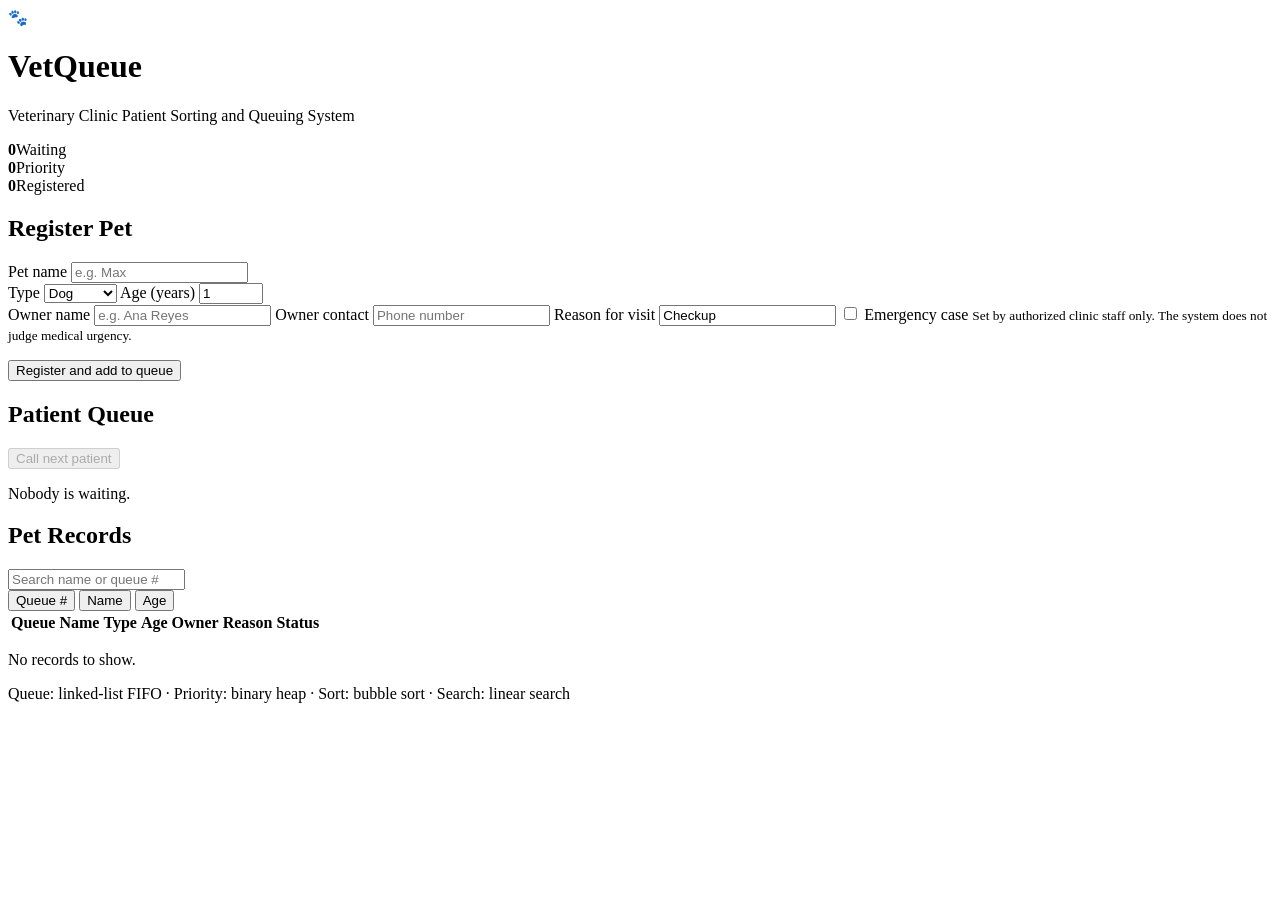
==== index.html @ a3225e41 "Add project files" ====
<!doctype html>
<html lang="en">
<head>
  <meta charset="utf-8">
  <meta name="viewport" content="width=device-width, initial-scale=1">
  <title>VetQueue</title>
  <link rel="stylesheet" href="style.css">
</head>
<body>
  <header class="topbar">
    <div class="brand">
      <span class="paw" aria-hidden="true">🐾</span>
      <div>
        <h1>VetQueue</h1>
        <p>Veterinary Clinic Patient Sorting and Queuing System</p>
      </div>
    </div>
    <div class="stats">
      <div class="stat"><strong id="stat-waiting">0</strong><span>Waiting</span></div>
      <div class="stat"><strong id="stat-emergency">0</strong><span>Priority</span></div>
      <div class="stat"><strong id="stat-total">0</strong><span>Registered</span></div>
    </div>
  </header>

  <main class="layout">
    <!-- Registration -->
    <section class="card" aria-labelledby="reg-title">
      <h2 id="reg-title">Register Pet</h2>
      <form id="reg-form" autocomplete="off">
        <label>Pet name
          <input name="name" required maxlength="30" placeholder="e.g. Max">
        </label>
        <div class="row">
          <label>Type
            <select name="species">
              <option>Dog</option><option>Cat</option><option>Rabbit</option>
              <option>Bird</option><option>Hamster</option><option>Other</option>
            </select>
          </label>
          <label>Age (years)
            <input name="age" type="number" min="0" max="50" step="0.5" required value="1">
          </label>
        </div>
        <label>Owner name
          <input name="owner" required maxlength="40" placeholder="e.g. Ana Reyes">
        </label>
        <label>Owner contact
          <input name="contact" maxlength="30" placeholder="Phone number">
        </label>
        <label>Reason for visit
          <input name="reason" maxlength="40" placeholder="e.g. Vaccination" value="Checkup">
        </label>
        <label class="check">
          <input type="checkbox" name="emergency">
          <span>Emergency case
            <small>Set by authorized clinic staff only. The system does not judge medical urgency.</small>
          </span>
        </label>
        <p id="form-msg" class="msg" role="status" aria-live="polite"></p>
        <button type="submit" class="btn primary">Register and add to queue</button>
      </form>
    </section>

    <!-- Queue -->
    <section class="card" aria-labelledby="q-title">
      <div class="card-head">
        <h2 id="q-title">Patient Queue</h2>
        <button id="call-next" class="btn accent">Call next patient</button>
      </div>
      <div id="now-serving" class="now" hidden></div>
      <ol id="queue-list" class="queue"></ol>
      <p id="queue-empty" class="empty">Nobody is waiting.</p>
    </section>

    <!-- Records -->
    <section class="card wide" aria-labelledby="rec-title">
      <div class="card-head">
        <h2 id="rec-title">Pet Records</h2>
        <div class="tools">
          <input id="search" type="search" placeholder="Search name or queue #" aria-label="Search records">
          <div class="seg" role="group" aria-label="Sort records">
            <button data-sort="queue" class="active">Queue #</button>
            <button data-sort="name">Name</button>
            <button data-sort="age">Age</button>
          </div>
        </div>
      </div>
      <div class="table-wrap">
        <table>
          <thead>
            <tr><th>Queue</th><th>Name</th><th>Type</th><th>Age</th><th>Owner</th><th>Reason</th><th>Status</th></tr>
          </thead>
          <tbody id="records"></tbody>
        </table>
      </div>
      <p id="records-empty" class="empty">No records to show.</p>
    </section>
  </main>

  <footer>Queue: linked-list FIFO · Priority: binary heap · Sort: bubble sort · Search: linear search</footer>

  <script src="vetqueue-core.js"></script>
  <script src="app.js"></script>
</body>
</html>
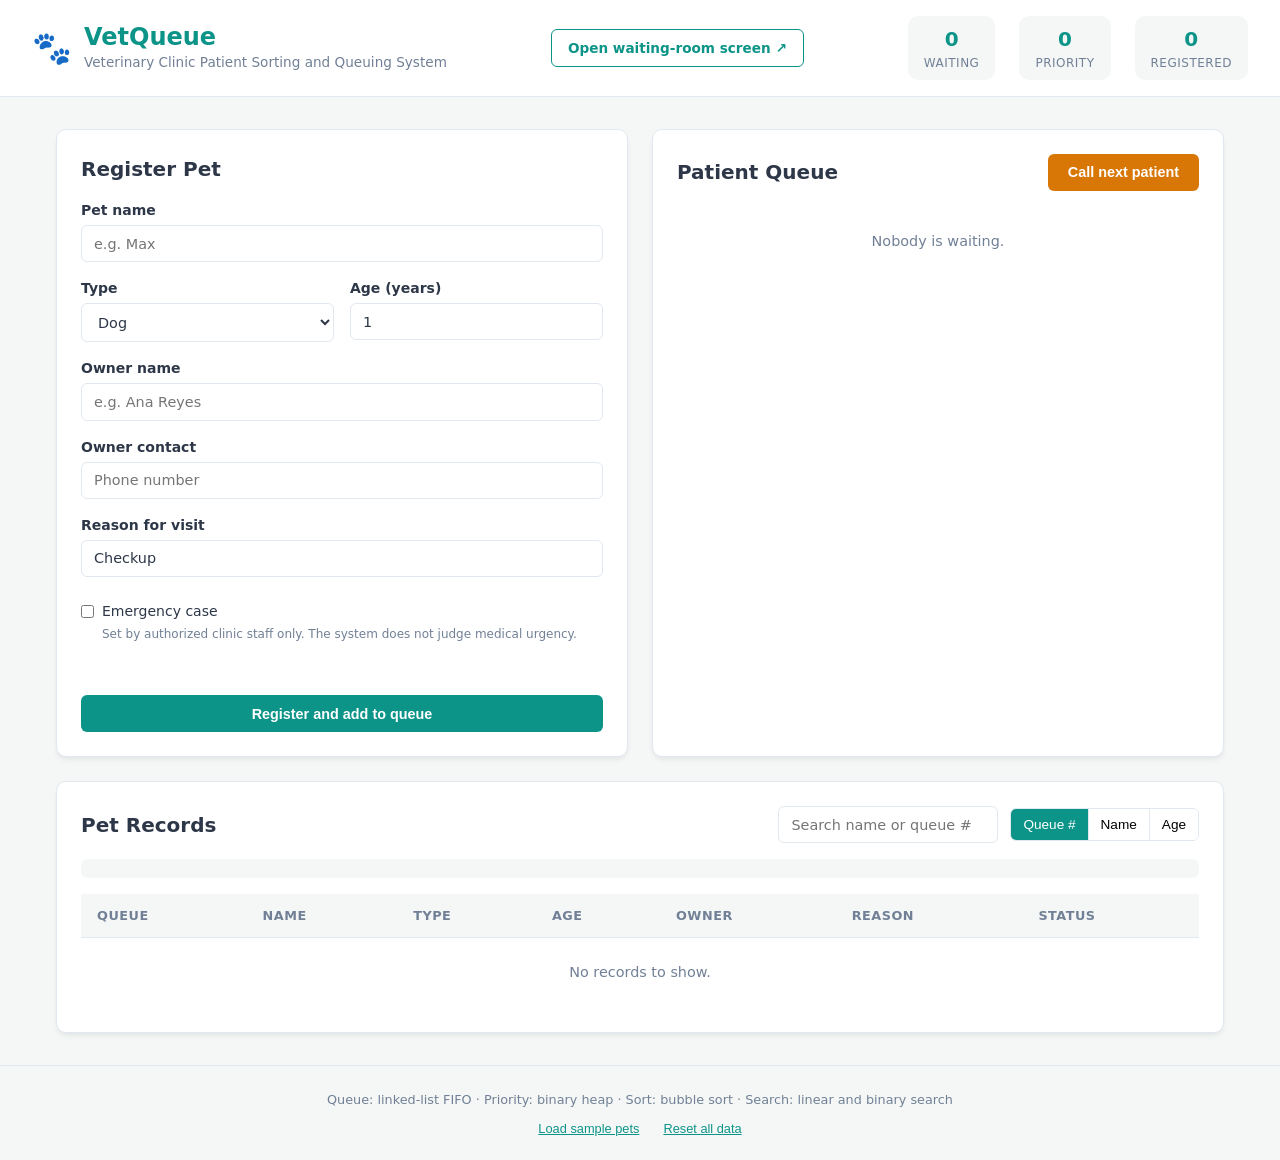
==== commit dcb51e3a: "Update display and queue files" ====
--- a/index.html
+++ b/index.html
@@ -15,6 +15,12 @@
         <p>Veterinary Clinic Patient Sorting and Queuing System</p>
       </div>
     </div>
+
+    <!-- Opens the screen for the waiting room (shows the queue numbers) -->
+    <a class="display-link" href="display.html" target="_blank" rel="noopener">
+      Open waiting-room screen ↗
+    </a>
+
     <div class="stats">
       <div class="stat"><strong id="stat-waiting">0</strong><span>Waiting</span></div>
       <div class="stat"><strong id="stat-emergency">0</strong><span>Priority</span></div>
@@ -57,6 +63,15 @@
           </span>
         </label>
         <p id="form-msg" class="msg" role="status" aria-live="polite"></p>
+
+        <!-- The number to give to the owner (shown after registering) -->
+        <div id="ticket" class="ticket" hidden>
+          <span class="ticket-label">Queue number</span>
+          <strong id="ticket-number" class="ticket-number">#001</strong>
+          <span id="ticket-name" class="ticket-name"></span>
+          <span id="ticket-info" class="ticket-info"></span>
+        </div>
+
         <button type="submit" class="btn primary">Register and add to queue</button>
       </form>
     </section>
@@ -85,6 +100,10 @@
           </div>
         </div>
       </div>
+
+      <!-- How much work the last sort / search did (for explaining the algorithms) -->
+      <div id="algo-info" class="algo-info" aria-live="polite"></div>
+
       <div class="table-wrap">
         <table>
           <thead>
@@ -97,9 +116,16 @@
     </section>
   </main>
 
-  <footer>Queue: linked-list FIFO · Priority: binary heap · Sort: bubble sort · Search: linear search</footer>
+  <footer>
+    <p>Queue: linked-list FIFO · Priority: binary heap · Sort: bubble sort · Search: linear and binary search</p>
+    <div class="demo-tools">
+      <button id="load-sample" class="link-btn">Load sample pets</button>
+      <button id="reset-all" class="link-btn">Reset all data</button>
+    </div>
+  </footer>
 
   <script src="vetqueue-core.js"></script>
+  <script src="storage.js"></script>
   <script src="app.js"></script>
 </body>
 </html>
--- a/style.css
+++ b/style.css
@@ -0,0 +1,565 @@
+/* ============================================================
+   VetQueue styles  (for index.html, the staff page)
+   display.html has its own file: display.css
+
+   CONTENTS
+     1. Colors and settings   (change the look of the whole page here)
+     2. Page basics
+     3. Top bar
+     4. Layout and cards
+     5. Form and queue ticket
+     6. Buttons
+     7. Patient queue
+     8. Badges
+     9. Pet records table
+    10. Footer and small screens
+
+   WHERE TO CHANGE THINGS
+     Main color ........ --primary in section 1
+     Emergency color ... --emergency and --emergency-bg in section 1
+     Card spacing ...... .card in section 4
+     Queue ticket ...... .ticket in section 5
+   ============================================================ */
+
+
+/* ============================================================
+   1. COLORS AND SETTINGS
+   ============================================================ */
+:root {
+  --font-sans: system-ui, -apple-system, "Segoe UI", Roboto, sans-serif;
+
+  --bg-main: #f4f7f6;
+  --card-bg: #ffffff;
+  --text-main: #2d3748;
+  --text-muted: #718096;
+  --border-color: #e2e8f0;
+
+  --primary: #0d9488;
+  --primary-hover: #0f766e;
+  --accent: #d97706;
+  --accent-hover: #b45309;
+
+  --emergency: #e11d48;
+  --emergency-bg: #ffe4e6;
+  --success: #166534;
+
+  --radius: 10px;
+  --shadow: 0 4px 6px -1px rgba(0, 0, 0, 0.05), 0 2px 4px -1px rgba(0, 0, 0, 0.03);
+}
+
+
+/* ============================================================
+   2. PAGE BASICS
+   ============================================================ */
+* {
+  box-sizing: border-box;
+  margin: 0;
+  padding: 0;
+}
+
+body {
+  font-family: var(--font-sans);
+  background-color: var(--bg-main);
+  color: var(--text-main);
+  line-height: 1.5;
+}
+
+
+/* ============================================================
+   3. TOP BAR
+   ============================================================ */
+.topbar {
+  display: flex;
+  flex-wrap: wrap;
+  justify-content: space-between;
+  align-items: center;
+  gap: 1rem;
+  padding: 1rem 2rem;
+  background-color: var(--card-bg);
+  border-bottom: 1px solid var(--border-color);
+}
+
+.brand {
+  display: flex;
+  align-items: center;
+  gap: 0.75rem;
+}
+
+.brand .paw { font-size: 2rem; }
+
+.brand h1 {
+  font-size: 1.5rem;
+  line-height: 1.2;
+  color: var(--primary);
+}
+
+.brand p {
+  font-size: 0.85rem;
+  color: var(--text-muted);
+}
+
+/* Link that opens the waiting-room screen */
+.display-link {
+  padding: 0.5rem 1rem;
+  font-size: 0.85rem;
+  font-weight: 600;
+  color: var(--primary);
+  text-decoration: none;
+  border: 1px solid var(--primary);
+  border-radius: 6px;
+}
+
+.display-link:hover {
+  color: white;
+  background-color: var(--primary);
+}
+
+.stats {
+  display: flex;
+  gap: 1.5rem;
+}
+
+.stat {
+  display: flex;
+  flex-direction: column;
+  align-items: center;
+  min-width: 80px;
+  padding: 0.5rem 1rem;
+  background: var(--bg-main);
+  border-radius: var(--radius);
+}
+
+.stat strong {
+  font-size: 1.25rem;
+  color: var(--primary);
+}
+
+.stat span {
+  font-size: 0.75rem;
+  letter-spacing: 0.5px;
+  text-transform: uppercase;
+  color: var(--text-muted);
+}
+
+
+/* ============================================================
+   4. LAYOUT AND CARDS
+   ============================================================ */
+.layout {
+  display: grid;
+  /* minmax(0, 1fr) lets a column shrink below its content, so the wide
+     records table scrolls inside its card instead of stretching the page */
+  grid-template-columns: minmax(0, 1fr) minmax(0, 1fr);
+  gap: 1.5rem;
+  max-width: 1200px;
+  margin: 2rem auto;
+  padding: 0 1rem;
+}
+
+.card {
+  padding: 1.5rem;
+  background: var(--card-bg);
+  border: 1px solid var(--border-color);
+  border-radius: var(--radius);
+  box-shadow: var(--shadow);
+}
+
+.card.wide { grid-column: 1 / -1; }
+
+.card h2 {
+  margin-bottom: 1rem;
+  font-size: 1.25rem;
+}
+
+.card-head {
+  display: flex;
+  flex-wrap: wrap;
+  justify-content: space-between;
+  align-items: center;
+  gap: 0.5rem;
+  margin-bottom: 1rem;
+}
+
+.card-head h2 { margin-bottom: 0; }
+
+
+/* ============================================================
+   5. FORM AND QUEUE TICKET
+   ============================================================ */
+form {
+  display: flex;
+  flex-direction: column;
+  gap: 1rem;
+}
+
+label {
+  display: flex;
+  flex-direction: column;
+  gap: 0.25rem;
+  font-size: 0.875rem;
+  font-weight: 600;
+}
+
+.row {
+  display: grid;
+  grid-template-columns: 1fr 1fr;
+  gap: 1rem;
+}
+
+/* Every text box, number box, search box and drop-down.
+   (The check box is left out so it keeps its normal size.) */
+input:not([type="checkbox"]),
+select {
+  width: 100%;
+  padding: 0.6rem 0.75rem;
+  font-family: inherit;
+  font-size: 0.9rem;
+  font-weight: normal;
+  color: var(--text-main);
+  background: var(--card-bg);
+  border: 1px solid var(--border-color);
+  border-radius: 6px;
+  outline: none;
+  transition: border-color 0.2s;
+}
+
+input:focus,
+select:focus {
+  border-color: var(--primary);
+}
+
+/* The "Emergency case" check box */
+label.check {
+  flex-direction: row;
+  align-items: flex-start;
+  gap: 0.5rem;
+  margin-top: 0.5rem;
+  font-weight: normal;
+}
+
+label.check input { margin-top: 0.25rem; }
+
+label.check small {
+  display: block;
+  margin-top: 0.2rem;
+  font-size: 0.75rem;
+  color: var(--text-muted);
+}
+
+/* Message under the form: green when it worked, red when there is an error */
+.msg {
+  min-height: 1.25rem;
+  font-size: 0.875rem;
+  font-weight: 600;
+  color: var(--success);
+}
+
+.msg.error { color: var(--emergency); }
+
+/* The number card given to the owner after registering */
+.ticket {
+  display: flex;
+  flex-direction: column;
+  align-items: center;
+  padding: 1rem;
+  text-align: center;
+  background: var(--bg-main);
+  border: 2px dashed var(--primary);
+  border-radius: var(--radius);
+}
+
+.ticket[hidden] { display: none; }
+
+.ticket-label {
+  font-size: 0.75rem;
+  letter-spacing: 1px;
+  text-transform: uppercase;
+  color: var(--text-muted);
+}
+
+.ticket-number {
+  font-size: 3.5rem;
+  line-height: 1.1;
+  color: var(--primary);
+  font-variant-numeric: tabular-nums;
+}
+
+.ticket-name {
+  font-size: 1.1rem;
+  font-weight: 600;
+}
+
+.ticket-info {
+  font-size: 0.85rem;
+  color: var(--text-muted);
+}
+
+
+/* ============================================================
+   6. BUTTONS
+   ============================================================ */
+.btn {
+  padding: 0.65rem 1.25rem;
+  font-size: 0.9rem;
+  font-weight: 600;
+  color: white;
+  border: none;
+  border-radius: 6px;
+  cursor: pointer;
+  transition: background-color 0.2s, opacity 0.2s;
+}
+
+.btn.primary { background-color: var(--primary); }
+.btn.primary:hover { background-color: var(--primary-hover); }
+
+.btn.accent { background-color: var(--accent); }
+.btn.accent:hover { background-color: var(--accent-hover); }
+
+/* "Call next patient" is greyed out when nobody is waiting */
+.btn:disabled {
+  opacity: 0.45;
+  cursor: not-allowed;
+}
+
+button:focus-visible,
+a:focus-visible {
+  outline: 2px solid var(--primary);
+  outline-offset: 2px;
+}
+
+/* Search box and the Queue # / Name / Age buttons */
+.tools {
+  display: flex;
+  flex-wrap: wrap;
+  align-items: center;
+  gap: 0.75rem;
+}
+
+.tools input[type="search"] { width: 220px; }
+
+.seg {
+  display: inline-flex;
+  overflow: hidden;
+  border: 1px solid var(--border-color);
+  border-radius: 6px;
+}
+
+.seg button {
+  padding: 0.5rem 0.75rem;
+  font-size: 0.85rem;
+  background: white;
+  border: none;
+  border-right: 1px solid var(--border-color);
+  cursor: pointer;
+}
+
+.seg button:last-child { border-right: none; }
+
+.seg button.active {
+  background-color: var(--primary);
+  color: white;
+}
+
+
+/* ============================================================
+   7. PATIENT QUEUE
+   ============================================================ */
+
+/* Green "Now calling ..." box */
+.now {
+  margin-bottom: 1rem;
+  padding: 0.75rem 1rem;
+  font-size: 0.95rem;
+  color: var(--success);
+  background-color: #f0fdf4;
+  border: 1px solid #bbf7d0;
+  border-radius: 6px;
+}
+
+.queue {
+  display: flex;
+  flex-direction: column;
+  gap: 0.5rem;
+  list-style: none;
+}
+
+/* One waiting pet: [number] [name and details] [badge] [remove button] */
+.queue li {
+  display: grid;
+  grid-template-columns: auto 1fr auto auto;
+  align-items: center;
+  gap: 1rem;
+  padding: 0.75rem 1rem;
+  font-size: 0.9rem;
+  background-color: var(--bg-main);
+  border-left: 4px solid var(--primary);
+  border-radius: 6px;
+}
+
+.queue li.priority {
+  background-color: var(--emergency-bg);
+  border-left-color: var(--emergency);
+}
+
+.q-num {
+  font-weight: 700;
+  font-variant-numeric: tabular-nums;
+}
+
+.q-name { font-weight: 600; }
+
+.q-sub {
+  font-size: 0.8rem;
+  color: var(--text-muted);
+}
+
+/* "Stored in: priority queue (heap)" - helps explain the data structures */
+.q-struct {
+  font-size: 0.75rem;
+  font-style: italic;
+  color: var(--text-muted);
+}
+
+/* The small "x" that removes a pet from the line */
+.cancel-btn {
+  width: 1.75rem;
+  height: 1.75rem;
+  font-size: 0.8rem;
+  color: var(--text-muted);
+  background: white;
+  border: 1px solid var(--border-color);
+  border-radius: 50%;
+  cursor: pointer;
+}
+
+.cancel-btn:hover {
+  color: white;
+  background-color: var(--emergency);
+  border-color: var(--emergency);
+}
+
+.empty {
+  padding: 1.5rem 0;
+  font-size: 0.9rem;
+  text-align: center;
+  color: var(--text-muted);
+}
+
+
+/* ============================================================
+   8. BADGES  (Regular / Priority / Done / Cancelled)
+   ============================================================ */
+.badge {
+  display: inline-block;
+  padding: 0.2rem 0.5rem;
+  font-size: 0.75rem;
+  font-weight: 600;
+  color: var(--text-main);
+  background-color: var(--border-color);
+  border-radius: 4px;
+}
+
+.badge.priority {
+  color: white;
+  background-color: var(--emergency);
+}
+
+.badge.done {
+  color: var(--text-muted);
+  background-color: var(--bg-main);
+}
+
+.badge.cancelled {
+  color: var(--text-muted);
+  text-decoration: line-through;
+  background-color: var(--bg-main);
+}
+
+
+/* ============================================================
+   9. PET RECORDS TABLE
+   ============================================================ */
+
+/* Lines like "Sorted by name (bubble sort): 6 comparisons, 2 swaps." */
+.algo-info {
+  margin-bottom: 1rem;
+  padding: 0.6rem 0.9rem;
+  font-size: 0.8rem;
+  color: var(--text-muted);
+  background: var(--bg-main);
+  border-radius: 6px;
+}
+
+.table-wrap { overflow-x: auto; }
+
+table {
+  width: 100%;
+  border-collapse: collapse;
+  font-size: 0.9rem;
+  text-align: left;
+}
+
+th,
+td {
+  padding: 0.75rem 1rem;
+  white-space: nowrap;
+  border-bottom: 1px solid var(--border-color);
+}
+
+th {
+  font-size: 0.8rem;
+  font-weight: 600;
+  letter-spacing: 0.5px;
+  text-transform: uppercase;
+  color: var(--text-muted);
+  background-color: var(--bg-main);
+}
+
+td.num {
+  font-weight: 600;
+  font-variant-numeric: tabular-nums;
+}
+
+
+/* ============================================================
+   10. FOOTER AND SMALL SCREENS
+   ============================================================ */
+footer {
+  margin-top: 2rem;
+  padding: 1.5rem;
+  font-size: 0.8rem;
+  text-align: center;
+  color: var(--text-muted);
+  border-top: 1px solid var(--border-color);
+}
+
+/* "Load sample pets" and "Reset all data" */
+.demo-tools {
+  display: flex;
+  justify-content: center;
+  gap: 1.5rem;
+  margin-top: 0.75rem;
+}
+
+.link-btn {
+  font-size: 0.8rem;
+  color: var(--primary);
+  background: none;
+  border: none;
+  text-decoration: underline;
+  cursor: pointer;
+}
+
+@media (max-width: 768px) {
+  .layout { grid-template-columns: minmax(0, 1fr); }
+
+  .topbar {
+    flex-direction: column;
+    align-items: flex-start;
+  }
+
+  .stats {
+    width: 100%;
+    justify-content: space-between;
+  }
+}
